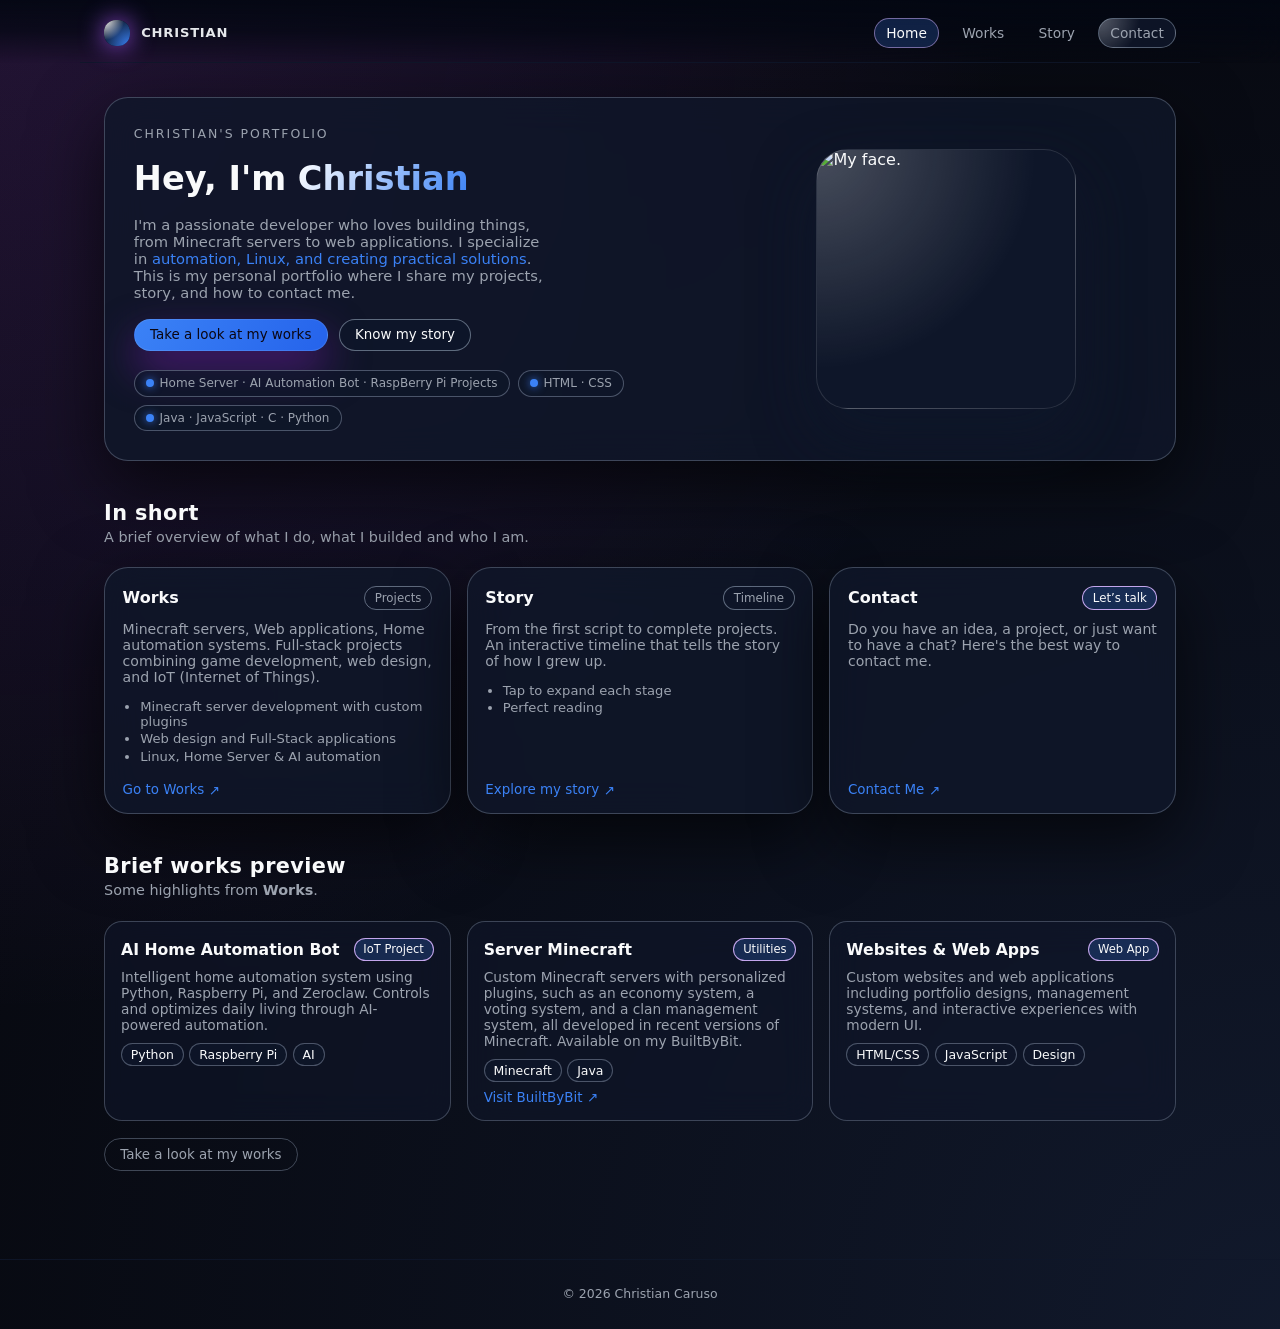
==== index.html @ 90b9a340 "Add files via upload" ====
<!DOCTYPE html>
<html lang="it">
<head>
    <!-- Google tag (gtag.js) -->
  <script async src="https://www.googletagmanager.com/gtag/js?id=G-LF4QFMS767"></script>
  <script>
    window.dataLayer = window.dataLayer || [];
    function gtag(){dataLayer.push(arguments);}
    gtag('js', new Date());
  
    gtag('config', 'G-LF4QFMS767');
  </script>
  <meta charset="UTF-8" />
  <title>Christian - Home</title>
  <meta name="viewport" content="width=device-width, initial-scale=1" />
  <link rel="stylesheet" href="styles.css" />
  <script src="script.js" defer></script>
</head>
<body>
  <div class="app-shell">
    <!-- NAV -->
    <header class="nav-shell">
      <nav class="nav">
        <div class="nav-left">
          <a href="index.html" class="logo">
            <span class="logo-mark"></span>
            <span class="logo-text">Christian</span>
          </a>
        </div>
        <button class="nav-toggle" aria-label="Toggle menu">
          <span></span><span></span>
        </button>
        <div class="nav-links">
          <a href="index.html" class="nav-link active">Home</a>
          <a href="works.html" class="nav-link">Works</a>
          <a href="story.html" class="nav-link">Story</a>
          <a href="contact.html" class="nav-link nav-cta">Contact</a>
        </div>
      </nav>
    </header>

    <!-- MAIN -->
    <main class="page">
      <!-- HERO -->
      <section class="section hero fade-up">
        <div class="hero-inner glass">
          <div class="hero-content">
            <p class="eyebrow">Christian's Portfolio</p>
            <h1 class="hero-title">
              Hey, I'm <span>Christian</span><br />
            </h1>
            <p class="hero-subtitle">
              I'm a passionate developer who loves building things, from Minecraft servers to web applications.
              I specialize in <span class="highlight">automation, Linux, and creating practical solutions</span>.
              This is my personal portfolio where I share my projects, story, and how to contact me.
            </p>

            <div class="hero-actions">
              <a href="works.html" class="btn primary-btn">Take a look at my works</a>
              <a href="story.html" class="btn ghost-btn">Know my story</a>
            </div>

            <div class="hero-meta">
              <div class="meta-chip">
                <span class="meta-dot blue"></span> Home Server · AI Automation Bot · RaspBerry Pi Projects
              </div>
              <div class="meta-chip">
                <span class="meta-dot blue"></span> HTML · CSS
              </div>
              <div class="meta-chip">
                <span class="meta-dot blue"></span> Java · JavaScript · C · Python
              </div>
            </div>
          </div>

          <!-- PHOTO -->
          <div class="hero-photo">
            <div class="photo-frame glass-strong">
              <img src="caru.jpeg" alt="My face." />
            </div>
          </div>
        </div>
      </section>

      <!-- QUICK OVERVIEW CARDS -->
      <section class="section fade-up delay-1">
        <div class="section-header">
          <h2 class="section-title">In short</h2>
          <p class="section-subtitle">
            A brief overview of what I do, what I builded and who I am.
          </p>
        </div>

        <div class="overview-grid">
          <!-- Works summary -->
          <article class="overview-card glass">
            <div class="card-header">
              <h3>Works</h3>
              <span class="pill">Projects</span>
            </div>
            <p class="card-text">
              Minecraft servers, Web applications, Home automation systems.
              Full-stack projects combining game development, web design, and IoT (Internet of Things).
            </p>
            <ul class="mini-list">
              <li>Minecraft server development with custom plugins</li>
              <li>Web design and Full-Stack applications</li>
              <li>Linux, Home Server & AI automation</li>
            </ul>
            <a href="works.html" class="card-link">
              Go to Works <span>↗</span>
            </a>
          </article>

          <!-- Story summary -->
          <article class="overview-card glass">
            <div class="card-header">
              <h3>Story</h3>
              <span class="pill neutral">Timeline</span>
            </div>
            <p class="card-text">
              From the first script to complete projects. An interactive timeline
              that tells the story of how I grew up.
            </p>
            <ul class="mini-list">
              <li>Tap to expand each stage</li>
              <li>Perfect reading</li>
            </ul>
            <a href="story.html" class="card-link">
              Explore my story <span>↗</span>
            </a>
          </article>

          <!-- Contact summary -->
          <article class="overview-card glass">
            <div class="card-header">
              <h3>Contact</h3>
              <span class="pill accent">Let’s talk</span>
            </div>
            <p class="card-text">
              Do you have an idea, a project, or just want to have a chat?
              Here's the best way to contact me.
            </p>
            <a href="contact.html" class="card-link">
              Contact Me <span>↗</span>
            </a>
          </article>
        </div>
      </section>





      <!--- DA MODIFICARE -->
      <!-- HIGHLIGHTED WORKS PREVIEW -->
      <section class="section fade-up delay-2">
        <div class="section-header">
          <h2 class="section-title">Brief works preview</h2>
          <p class="section-subtitle">
            Some highlights from  <strong>Works</strong>.
          </p>
        </div>

        <div class="works-preview-grid">
          <article class="work-card glass-soft">
            <div class="work-header">
              <h3>AI Home Automation Bot</h3>
              <span class="pill tiny accent">IoT Project</span>
            </div>
            <p class="work-text">
              Intelligent home automation system using Python, Raspberry Pi, and Zeroclaw.
              Controls and optimizes daily living through AI-powered automation.
            </p>
            <div class="tag-row">
              <span class="tag">Python</span>
              <span class="tag">Raspberry Pi</span>
              <span class="tag">AI</span>
            </div>
          </article>

          <article class="work-card glass-soft">
            <div class="work-header">
              <h3>Server Minecraft</h3>
              <span class="pill tiny accent">Utilities</span>
            </div>
            <p class="work-text">
              Custom Minecraft servers with personalized plugins, such as an economy system, a voting system, and a clan management system, all developed in recent versions of Minecraft.
              Available on my BuiltByBit.
            </p>
            <div class="tag-row">
              <span class="tag">Minecraft</span>
              <span class="tag">Java</span>
            </div>
            <a href="https://builtbybit.com/members/caruvip" style="margin-top: auto; color: var(--accent); text-decoration: none; font-size: 0.84rem; display: inline-flex; align-items: center; gap: 0.3rem;">
              Visit BuiltByBit <span>↗</span>
            </a>
          </article>

          <article class="work-card glass-soft">
            <div class="work-header">
              <h3>Websites & Web Apps</h3>
              <span class="pill tiny accent">Web App</span>
            </div>
            <p class="work-text">
              Custom websites and web applications including portfolio designs,
              management systems, and interactive experiences with modern UI.
            </p>
            <div class="tag-row">
              <span class="tag">HTML/CSS</span>
              <span class="tag">JavaScript</span>
              <span class="tag">Design</span>
            </div>
          </article>
        </div>

        <div class="section-footer-link">
          <a href="works.html" class="btn subtle-btn">
            Take a look at my works
          </a>
        </div>
      </section>
    </main>

    <!-- FOOTER -->
    <footer class="footer">
      <p>© <span id="year"></span> Christian Caruso </p>
    </footer>
  </div>
</body>
</html>
---- styles.css ----
/* RESET BASE */
*,
*::before,
*::after {
  box-sizing: border-box;
}

:root {
  --bg: #050509;
  --bg-alt: #0b0612;
  --accent: #3b82f6;
  --accent-soft: rgba(59, 130, 246, 0.22);
  --accent-strong: #2563eb;
  --text: #f9fafb;
  --text-muted: #9ca3af;
  --border-glass: rgba(148, 163, 184, 0.35);
  --card-bg: rgba(15, 23, 42, 0.8);
  --card-bg-soft: rgba(15, 23, 42, 0.6);
  --nav-bg: rgba(3, 7, 18, 0.8);
  --shadow-soft: 0 24px 70px rgba(0, 0, 0, 0.65);
  --radius-xl: 24px;
  --radius-lg: 18px;
  --radius-pill: 999px;
  --transition-fast: 180ms ease-out;
  --transition-med: 240ms ease;
}

html,
body {
  margin: 0;
  padding: 0;
  min-height: 100%;
  font-family: system-ui, -apple-system, BlinkMacSystemFont, "SF Pro Text",
    "Inter", sans-serif;
  color: var(--text);
  background:
    radial-gradient(circle at 0% 0%, rgba(168, 85, 247, 0.18), transparent 55%),
    radial-gradient(circle at 100% 100%, rgba(15, 23, 42, 0.9), var(--bg));
  -webkit-font-smoothing: antialiased;
}

body {
  display: flex;
}

/* APP SHELL */
.app-shell {
  min-height: 100vh;
  width: 100%;
  display: flex;
  flex-direction: column;
}

/* NAVBAR */
.nav-shell {
  position: sticky;
  top: 0;
  z-index: 50;
  backdrop-filter: blur(22px);
  background: linear-gradient(
    to bottom,
    rgba(3, 7, 18, 0.92),
    rgba(3, 7, 18, 0.7),
    transparent
  );
}

.nav {
  max-width: 1120px;
  margin: 0 auto;
  padding: 1.1rem 1.5rem 0.85rem;
  display: flex;
  align-items: center;
  justify-content: space-between;
  border-bottom: 1px solid rgba(15, 23, 42, 0.85);
}

.logo {
  display: flex;
  align-items: center;
  gap: 0.7rem;
  text-decoration: none;
}

.logo-mark {
  width: 26px;
  height: 26px;
  border-radius: 12px;
  background:
    radial-gradient(circle at 0% 0%, #ffffff, transparent 55%),
    radial-gradient(circle at 100% 100%, var(--accent), #000);
  box-shadow: 0 0 24px rgba(168, 85, 247, 0.9);
}

.logo-text {
  font-weight: 600;
  letter-spacing: 0.06em;
  text-transform: uppercase;
  font-size: 0.82rem;
  color: #e5e7eb;
}

.nav-links {
  display: flex;
  align-items: center;
  gap: 0.75rem;
}

.nav-link {
  position: relative;
  font-size: 0.86rem;
  padding: 0.4rem 0.7rem;
  border-radius: var(--radius-pill);
  text-decoration: none;
  color: var(--text-muted);
  transition: background var(--transition-fast), color var(--transition-fast),
    transform 120ms ease-out;
}

.nav-link:hover {
  background: rgba(148, 163, 184, 0.18);
  color: var(--text);
  transform: translateY(-1px);
}

.nav-link.active {
  background: var(--accent-soft);
  color: var(--text);
  border: 1px solid rgba(216, 180, 254, 0.5);
}

.nav-cta {
  border: 1px solid rgba(148, 163, 184, 0.5);
  background: radial-gradient(circle at 0% 0%, rgba(255, 255, 255, 0.3), transparent 50%),
    rgba(15, 23, 42, 0.9);
}

.nav-cta.active {
  border-color: rgba(147, 197, 253, 0.85);
}

/* NAV TOGGLE (MOBILE) */
.nav-toggle {
  display: none;
  flex-direction: column;
  gap: 0.22rem;
  background: transparent;
  border: none;
  padding: 0.3rem;
  cursor: pointer;
}

.nav-toggle span {
  width: 20px;
  height: 2px;
  border-radius: 999px;
  background: #e5e7eb;
}

/* PAGE LAYOUT */
.page {
  flex: 1;
  max-width: 1120px;
  width: 100%;
  margin: 0 auto;
  padding: 1.5rem 1.5rem 3rem;
}

/* SECTIONS */
.section {
  margin-bottom: 2.5rem;
}

.section-header {
  margin-bottom: 1.4rem;
}

.section-title {
  font-size: 1.3rem;
  font-weight: 550;
  letter-spacing: 0.02em;
  margin: 0 0 0.25rem;
}

.section-title.big {
  font-size: 2rem;
}

.section-subtitle {
  margin: 0;
  max-width: 560px;
  font-size: 0.9rem;
  color: var(--text-muted);
}

/* HERO */
.hero {
  margin-top: 0.6rem;
}

.hero-inner {
  display: grid;
  grid-template-columns: minmax(0, 1.6fr) minmax(0, 1.1fr);
  gap: 2rem;
  align-items: center;
  padding: 1.8rem;
}

.hero-content {
  display: flex;
  flex-direction: column;
  gap: 1.1rem;
}

.eyebrow {
  font-size: 0.78rem;
  letter-spacing: 0.16em;
  text-transform: uppercase;
  color: var(--text-muted);
  margin: 0;
}

.hero-title {
  font-size: 2.1rem;
  line-height: 1.18;
  margin: 0;
}

.hero-title span {
  background: linear-gradient(120deg, #ffffff, var(--accent));
  -webkit-background-clip: text;
  color: transparent;
}

.hero-subtitle {
  margin: 0;
  font-size: 0.92rem;
  color: var(--text-muted);
  max-width: 26rem;
}

.hero-actions {
  display: flex;
  flex-wrap: wrap;
  gap: 0.7rem;
}

.hero-meta {
  display: flex;
  flex-wrap: wrap;
  gap: 0.5rem;
  margin-top: 0.1rem;
}

.meta-chip {
  display: inline-flex;
  align-items: center;
  gap: 0.35rem;
  padding: 0.32rem 0.7rem;
  border-radius: var(--radius-pill);
  border: 1px solid rgba(148, 163, 184, 0.45);
  background: rgba(15, 23, 42, 0.7);
  font-size: 0.75rem;
  color: var(--text-muted);
}

.meta-dot {
  width: 8px;
  height: 8px;
  border-radius: 999px;
  background: #22c55e;
  box-shadow: 0 0 8px rgba(34, 197, 94, 0.8);
}

.meta-dot.blue {
  background: var(--accent);
  box-shadow: 0 0 8px rgba(59, 130, 246, 0.9);
}

/* HERO PHOTO */
.hero-photo {
  display: flex;
  flex-direction: column;
  align-items: center;
  gap: 0.8rem;
}

.photo-frame {
  width: 260px;
  height: 260px;
  border-radius: 32px;
  overflow: hidden;
  display: flex;
  align-items: center;
  justify-content: center;
}

.photo-frame img {
  width: 100%;
  height: 100%;
  object-fit: cover;
}

.photo-caption {
  font-size: 0.78rem;
  color: var(--text-muted);
  text-align: center;
  max-width: 15rem;
}

/* OVERVIEW GRID */
.overview-grid {
  display: grid;
  grid-template-columns: repeat(3, minmax(0, 1fr));
  gap: 1rem;
}

.overview-card {
  padding: 1.1rem 1.1rem 1rem;
  display: flex;
  flex-direction: column;
  gap: 0.7rem;
}

.card-header {
  display: flex;
  align-items: center;
  justify-content: space-between;
  gap: 0.5rem;
}

.card-header h3 {
  margin: 0;
  font-size: 1rem;
}

.card-text {
  margin: 0;
  font-size: 0.88rem;
  color: var(--text-muted);
}

.mini-list {
  margin: 0.2rem 0 0.3rem;
  padding-left: 1.1rem;
  font-size: 0.82rem;
  color: var(--text-muted);
}

.mini-list li {
  margin-bottom: 0.15rem;
}

.card-link {
  margin-top: auto;
  display: inline-flex;
  align-items: center;
  gap: 0.3rem;
  font-size: 0.84rem;
  color: var(--accent);
  text-decoration: none;
}

.card-link span {
  transform: translateY(1px);
}

/* WORKS PREVIEW */
.works-preview-grid {
  display: grid;
  grid-template-columns: repeat(3, minmax(0, 1fr));
  gap: 1rem;
}

.work-card {
  padding: 1rem 1rem 0.9rem;
  display: flex;
  flex-direction: column;
  gap: 0.5rem;
}

.work-header {
  display: flex;
  align-items: center;
  justify-content: space-between;
}

.work-header h3 {
  margin: 0;
  font-size: 0.98rem;
}

.work-text {
  margin: 0;
  font-size: 0.86rem;
  color: var(--text-muted);
}

.tag-row {
  display: flex;
  flex-wrap: wrap;
  gap: 0.35rem;
  margin-top: 0.15rem;
}

.tag {
  font-size: 0.78rem;
  padding: 0.2rem 0.55rem;
  border-radius: var(--radius-pill);
  border: 1px solid rgba(148, 163, 184, 0.45);
  background: rgba(15, 23, 42, 0.8);
}

.section-footer-link {
  margin-top: 1.1rem;
}

/* WORKS PAGE GRID AND FILTERS */
.filter-row {
  display: inline-flex;
  flex-wrap: wrap;
  gap: 0.4rem;
  padding: 0.4rem;
  border-radius: var(--radius-pill);
  margin-bottom: 1.2rem;
}

.filter-chip {
  border: none;
  background: transparent;
  color: var(--text-muted);
  font-size: 0.8rem;
  padding: 0.35rem 0.8rem;
  border-radius: var(--radius-pill);
  cursor: pointer;
  transition: background var(--transition-fast), color var(--transition-fast),
    transform 100ms ease-out;
}

.filter-chip:hover {
  background: rgba(148, 163, 184, 0.25);
  color: var(--text);
}

.filter-chip.active {
  background: var(--accent-soft);
  color: var(--text);
  border: 1px solid rgba(216, 180, 254, 0.8);
}

.works-grid {
  display: grid;
  grid-template-columns: repeat(3, minmax(0, 1fr));
  gap: 1rem;
}

/* STORY LAYOUT AND TIMELINE */
.story-layout {
  display: grid;
  grid-template-columns: minmax(0, 1.1fr) minmax(0, 1.4fr);
  gap: 1.4rem;
}

.story-intro {
  padding: 1.2rem 1.2rem 1rem;
}

.story-intro h2 {
  margin: 0 0 0.4rem;
  font-size: 1.1rem;
}

.story-intro p {
  margin: 0 0 0.5rem;
  font-size: 0.9rem;
  color: var(--text-muted);
}

.highlight {
  color: var(--accent);
}

/* TIMELINE */
.timeline {
  padding: 1.1rem 1.2rem 1rem;
}

.timeline-header h2 {
  margin: 0 0 0.3rem;
  font-size: 1.05rem;
}

.timeline-header p {
  margin: 0;
  font-size: 0.8rem;
  color: var(--text-muted);
}

.timeline-list {
  margin-top: 1rem;
  position: relative;
  padding-left: 0.5rem;
}

.timeline-list::before {
  content: "";
  position: absolute;
  left: 14px;
  top: 0;
  bottom: 0;
  width: 2px;
  background: linear-gradient(to bottom, var(--accent), transparent);
  opacity: 0.45;
}

.timeline-item {
  position: relative;
  margin-bottom: 0.75rem;
  border-radius: 14px;
  padding: 0.35rem 0.75rem 0.4rem 2.2rem;
  background: rgba(15, 23, 42, 0.5);
  border: 1px solid rgba(148, 163, 184, 0.3);
  cursor: pointer;
}

.timeline-item[open] {
  background: linear-gradient(
    135deg,
    rgba(168, 85, 247, 0.1),
    rgba(15, 23, 42, 0.95)
  );
  border-color: rgba(216, 180, 254, 0.7);
}

.timeline-item summary {
  list-style: none;
  display: flex;
  align-items: center;
  gap: 0.7rem;
}

.timeline-item summary::-webkit-details-marker {
  display: none;
}

.timeline-dot {
  position: absolute;
  left: 8px;
  width: 12px;
  height: 12px;
  border-radius: 999px;
  background: var(--accent);
  box-shadow: 0 0 16px rgba(168, 85, 247, 0.9);
}

.timeline-meta {
  display: flex;
  flex-direction: column;
}

.timeline-year {
  font-size: 0.75rem;
  color: var(--text-muted);
  text-transform: uppercase;
  letter-spacing: 0.16em;
}

.timeline-meta h3 {
  margin: 0;
  font-size: 0.9rem;
}

.timeline-body {
  margin-top: 0.4rem;
  font-size: 0.86rem;
  color: var(--text-muted);
}

.timeline-footer {
  margin-top: 0.8rem;
  font-size: 0.78rem;
  color: var(--text-muted);
}

/* CONTACT LAYOUT */
.contact-layout {
  display: grid;
  grid-template-columns: minmax(0, 1.6fr) minmax(0, 1.1fr);
  gap: 1.4rem;
}

.contact-card {
  padding: 1.3rem 1.3rem 1.1rem;
}

.contact-card h2 {
  margin: 0 0 0.4rem;
  font-size: 1.1rem;
}

.contact-card p {
  margin: 0 0 0.7rem;
  font-size: 0.9rem;
  color: var(--text-muted);
}

.contact-form {
  display: flex;
  flex-direction: column;
  gap: 0.7rem;
}

.form-row {
  display: flex;
  flex-direction: column;
  gap: 0.32rem;
}

.form-row label {
  font-size: 0.78rem;
  color: var(--text-muted);
}

input,
textarea {
  border-radius: 12px;
  border: 1px solid rgba(148, 163, 184, 0.6);
  background: rgba(15, 23, 42, 0.9);
  color: var(--text);
  padding: 0.55rem 0.65rem;
  font-size: 0.86rem;
  outline: none;
  transition: border var(--transition-fast), box-shadow var(--transition-fast),
    background var(--transition-fast);
}

input::placeholder,
textarea::placeholder {
  color: rgba(148, 163, 184, 0.7);
}

input:focus,
textarea:focus {
  border-color: rgba(216, 180, 254, 0.9);
  box-shadow: 0 0 0 1px rgba(168, 85, 247, 0.6);
  background: rgba(15, 23, 42, 0.97);
}

textarea {
  resize: vertical;
}

/* CONTACT SIDE */
.contact-side {
  padding: 1.1rem 1.1rem 1rem;
  display: flex;
  flex-direction: column;
  gap: 0.7rem;
}

.contact-side h3 {
  margin: 0 0 0.2rem;
  font-size: 0.96rem;
}

.status-pill {
  display: inline-flex;
  align-items: center;
  gap: 0.4rem;
  padding: 0.35rem 0.7rem;
  border-radius: var(--radius-pill);
  background: rgba(15, 23, 42, 0.9);
  border: 1px solid rgba(34, 197, 94, 0.6);
  font-size: 0.78rem;
}

.status-dot {
  width: 8px;
  height: 8px;
  border-radius: 999px;
  background: #22c55e;
  box-shadow: 0 0 8px rgba(34, 197, 94, 0.9);
}

.contact-links {
  display: flex;
  flex-wrap: wrap;
  gap: 0.4rem;
}

.contact-link {
  font-size: 0.8rem;
  padding: 0.3rem 0.75rem;
  border-radius: var(--radius-pill);
  border: 1px solid rgba(148, 163, 184, 0.5);
  text-decoration: none;
  color: var(--text-muted);
  background: rgba(15, 23, 42, 0.85);
  transition: background var(--transition-fast), color var(--transition-fast),
    transform 120ms ease-out;
}

.contact-link:hover {
  background: var(--accent-soft);
  color: var(--text);
  transform: translateY(-1px);
}

/* BUTTONS */
.btn {
  display: inline-flex;
  align-items: center;
  justify-content: center;
  gap: 0.35rem;
  padding: 0.48rem 0.95rem;
  border-radius: var(--radius-pill);
  border: 1px solid transparent;
  font-size: 0.84rem;
  cursor: pointer;
  text-decoration: none;
  transition: background var(--transition-med), border var(--transition-med),
    transform 120ms ease-out, box-shadow var(--transition-med);
}

.primary-btn {
  background: linear-gradient(120deg, var(--accent), var(--accent-strong));
  color: #0b0612;
  border-color: rgba(250, 250, 250, 0.1);
  box-shadow: 0 18px 40px rgba(88, 28, 135, 0.85);
}

.primary-btn:hover {
  transform: translateY(-1px);
  box-shadow: 0 20px 48px rgba(88, 28, 135, 0.95);
}

.ghost-btn {
  background: rgba(15, 23, 42, 0.85);
  color: var(--text);
  border-color: rgba(148, 163, 184, 0.6);
}

.ghost-btn:hover {
  background: rgba(15, 23, 42, 1);
}

.subtle-btn {
  background: transparent;
  color: var(--text-muted);
  border-color: rgba(148, 163, 184, 0.4);
}

.subtle-btn:hover {
  background: rgba(148, 163, 184, 0.15);
  color: var(--text);
}

.full-width {
  width: 100%;
}

.pill {
  display: inline-flex;
  align-items: center;
  justify-content: center;
  padding: 0.25rem 0.6rem;
  border-radius: var(--radius-pill);
  font-size: 0.74rem;
  border: 1px solid rgba(148, 163, 184, 0.6);
  color: var(--text-muted);
}

.pill.accent {
  border-color: rgba(216, 180, 254, 0.9);
  background: var(--accent-soft);
  color: var(--text);
}

.pill.neutral {
  background: rgba(15, 23, 42, 0.9);
}

.pill.tiny {
  font-size: 0.72rem;
  padding: 0.22rem 0.55rem;
}

/* GLASS HELPERS */
.glass {
  border-radius: var(--radius-xl);
  background: var(--card-bg);
  border: 1px solid var(--border-glass);
  box-shadow: var(--shadow-soft);
  backdrop-filter: blur(18px);
}

.glass-soft {
  border-radius: var(--radius-lg);
  background: var(--card-bg-soft);
  border: 1px solid rgba(148, 163, 184, 0.35);
  backdrop-filter: blur(16px);
}

.glass-strong {
  border-radius: 32px;
  background:
    radial-gradient(circle at 0% 0%, rgba(255, 255, 255, 0.24), transparent 60%),
    rgba(15, 23, 42, 0.96);
  border: 1px solid rgba(248, 250, 252, 0.12);
  box-shadow: 0 25px 60px rgba(15, 23, 42, 0.95);
  backdrop-filter: blur(20px);
}

/* FOOTER */
.footer {
  border-top: 1px solid rgba(15, 23, 42, 0.9);
  padding: 0.85rem 1.5rem 1rem;
  font-size: 0.78rem;
  color: var(--text-muted);
  text-align: center;
}

/* FADE ANIMATIONS */
.fade-up {
  opacity: 0;
  transform: translateY(18px);
  transition: opacity 460ms ease-out, transform 460ms ease-out;
}

.fade-up.visible {
  opacity: 1;
  transform: translateY(0);
}

.delay-1 {
  transition-delay: 80ms;
}

.delay-2 {
  transition-delay: 160ms;
}

.delay-3 {
  transition-delay: 240ms;
}

/* RESPONSIVE */
@media (max-width: 960px) {
  .page {
    padding-inline: 1.1rem;
  }

  .hero-inner {
    grid-template-columns: minmax(0, 1.1fr);
    padding: 1.4rem;
  }

  .hero-photo {
    order: -1;
  }

  .photo-frame {
    width: 220px;
    height: 220px;
  }

  .overview-grid,
  .works-preview-grid,
  .works-grid {
    grid-template-columns: repeat(2, minmax(0, 1fr));
  }

  .story-layout,
  .contact-layout {
    grid-template-columns: minmax(0, 1fr);
  }
}

@media (max-width: 720px) {
  .nav {
    padding-inline: 1.1rem;
  }

  .nav-links {
    position: absolute;
    right: 1.1rem;
    top: 3.4rem;
    flex-direction: column;
    align-items: flex-start;
    padding: 0.6rem;
    border-radius: 16px;
    background: rgba(3, 7, 18, 0.96);
    border: 1px solid rgba(15, 23, 42, 0.9);
    box-shadow: 0 20px 60px rgba(0, 0, 0, 0.9);
    min-width: 9rem;
    transform-origin: top right;
    transform: scale(0.96) translateY(-6px);
    opacity: 0;
    pointer-events: none;
  }

  .nav-links.open {
    opacity: 1;
    transform: scale(1) translateY(0);
    pointer-events: auto;
  }

  .nav-link {
    width: 100%;
  }

  .nav-toggle {
    display: flex;
  }

  .hero-title {
    font-size: 1.7rem;
  }

  .overview-grid,
  .works-preview-grid,
  .works-grid {
    grid-template-columns: minmax(0, 1fr);
  }

  .page {
    padding-inline: 1rem;
  }
}

@media (max-width: 480px) {
  .photo-frame {
    width: 190px;
    height: 190px;
  }

  .section {
    margin-bottom: 2rem;
  }

  .section-title.big {
    font-size: 1.6rem;
  }

  .hero-inner {
    padding: 1.1rem;
  }

  .overview-card,
  .work-card,
  .contact-card,
  .contact-side,
  .timeline,
  .story-intro {
    padding-inline: 0.95rem;
  }

  /* FORM-STATUS */
  .form-status {
    min-height: 1.1rem;
    font-size: 0.78rem;
    margin: 0.1rem 0 0.4rem;
    color: var(--text-muted);
  }

  .form-status.pending {
    color: #e5e7eb;
  }

.form-status.success {
    color: #4ade80;
  }

.form-status.error {
    color: #f97373;
  }
}
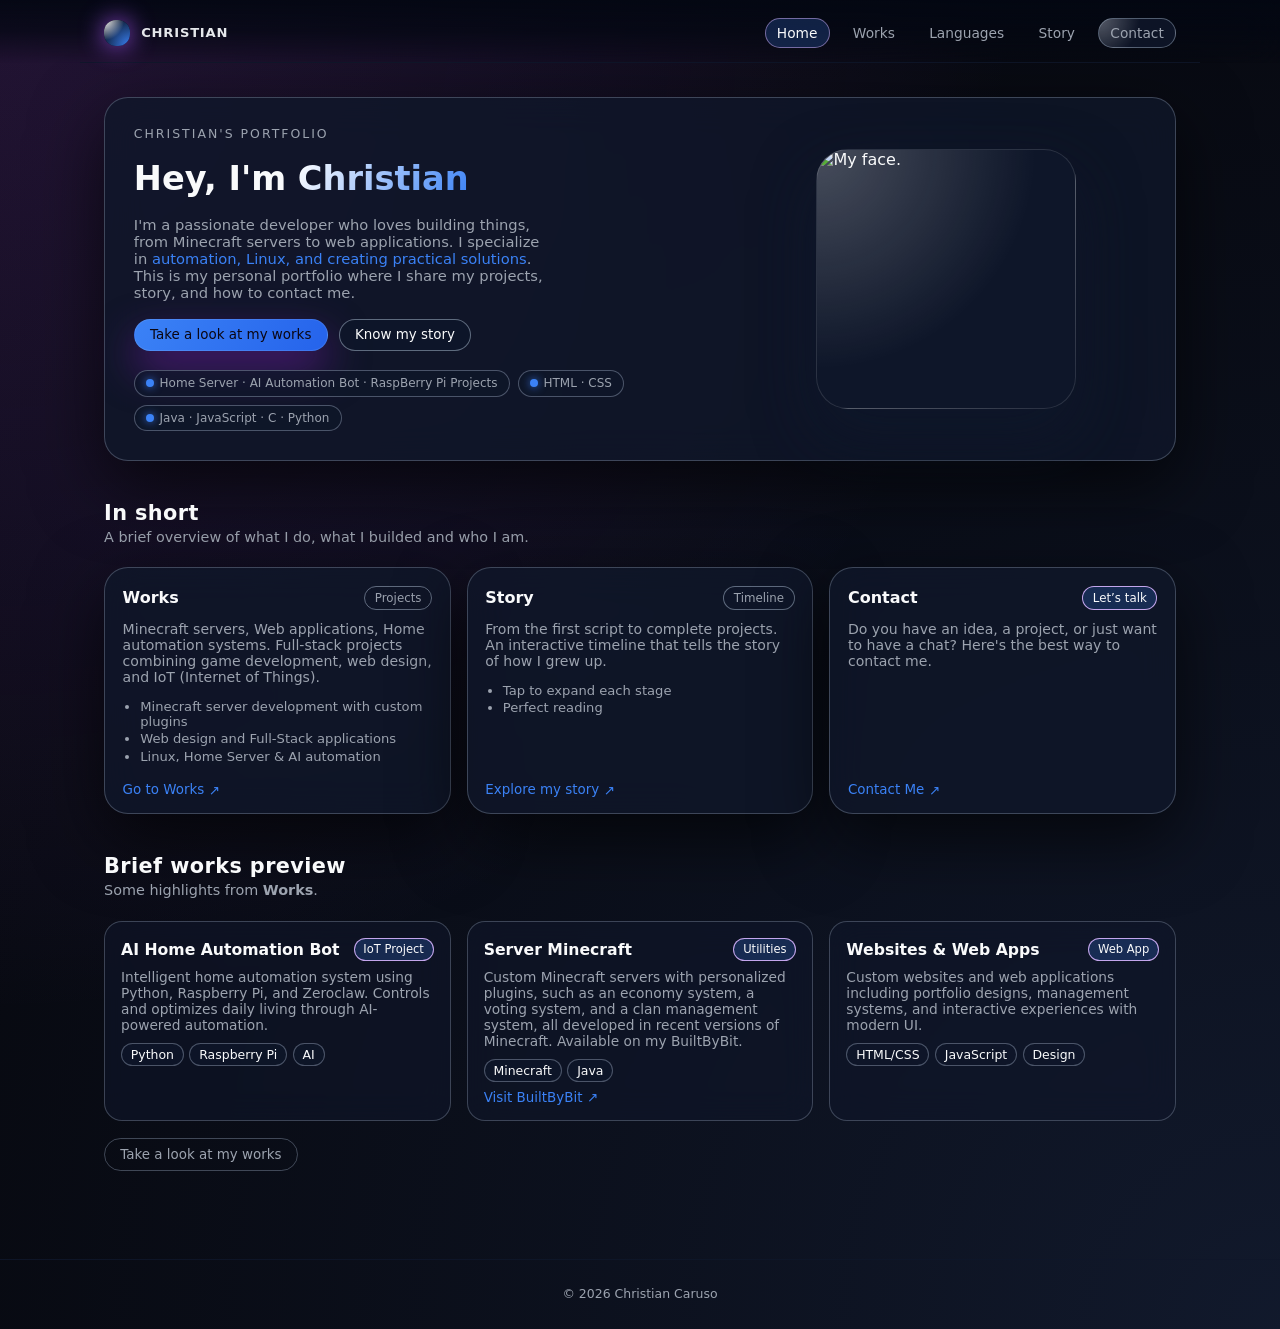
==== commit 6a12575d: "Add files via upload" ====
--- a/index.html
+++ b/index.html
@@ -33,6 +33,7 @@
         <div class="nav-links">
           <a href="index.html" class="nav-link active">Home</a>
           <a href="works.html" class="nav-link">Works</a>
+          <a href="language.html" class="nav-link">Languages</a>
           <a href="story.html" class="nav-link">Story</a>
           <a href="contact.html" class="nav-link nav-cta">Contact</a>
         </div>
